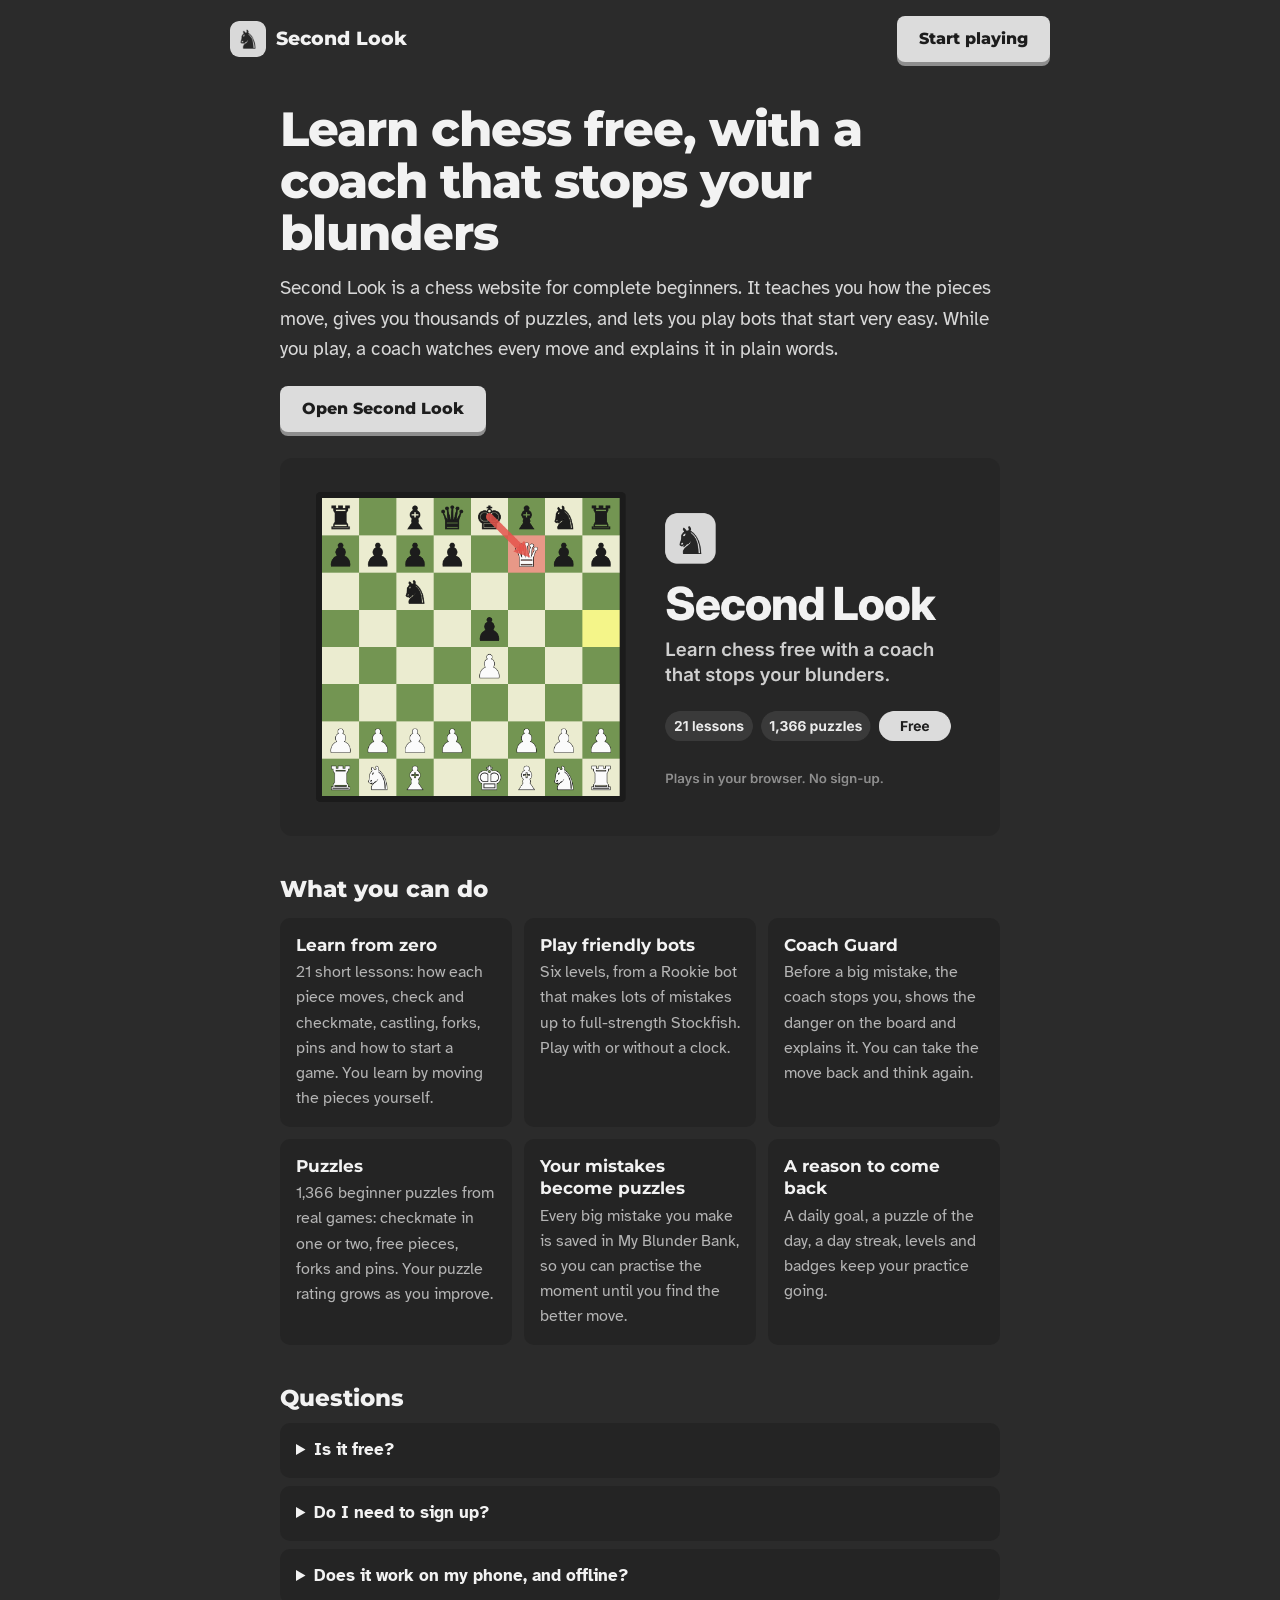
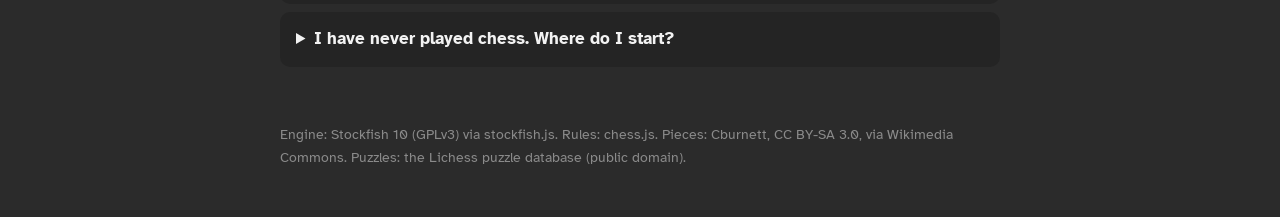
==== about.html @ c7102109 "Sharing and search: link preview, share result picture, About page - Link preview image (1200x630) a" ====
<!DOCTYPE html>
<html lang="en">
<head>
  <meta charset="utf-8">
  <meta name="viewport" content="width=device-width, initial-scale=1, viewport-fit=cover">
  <title>About Second Look: a free chess coach for beginners</title>
  <meta name="description" content="Second Look is a free chess website for beginners. Lessons from zero, 1,366 puzzles, bots from beginner to Stockfish, and a coach that stops your blunders and explains every move in plain words.">
  <link rel="canonical" href="https://chess-trainer-coral-zeta.vercel.app/about">
  <meta name="theme-color" content="#202020">
  <link rel="manifest" href="/manifest.webmanifest">
  <link rel="icon" href="/icons/icon.svg" type="image/svg+xml">
  <link rel="apple-touch-icon" href="/icons/apple-touch-icon.png">
  <meta property="og:type" content="website">
  <meta property="og:site_name" content="Second Look">
  <meta property="og:title" content="About Second Look: a free chess coach for beginners">
  <meta property="og:description" content="Lessons from zero, 1,366 puzzles, bots from beginner to Stockfish, and a coach that stops your blunders.">
  <meta property="og:url" content="https://chess-trainer-coral-zeta.vercel.app/about">
  <meta property="og:image" content="https://chess-trainer-coral-zeta.vercel.app/og-image.png">
  <meta name="twitter:card" content="summary_large_image">
  <link rel="preconnect" href="https://fonts.googleapis.com">
  <link rel="preconnect" href="https://fonts.gstatic.com" crossorigin>
  <link rel="stylesheet" href="https://fonts.googleapis.com/css2?family=Atkinson+Hyperlegible:wght@400;700&family=Montserrat:wght@700;800&display=swap">
  <style>
    :root {
      --bg: #2b2b2b;
      --panel: #242424;
      --card: #333333;
      --ink: #f2f2f2;
      --muted: #b4b4b4;
      --silver: #dcdcdc;
      --silver-ink: #1d1d1d;
    }
    * { box-sizing: border-box; }
    html { -webkit-text-size-adjust: 100%; }
    body {
      margin: 0;
      background: var(--bg);
      color: var(--ink);
      font: 400 1.05rem/1.6 "Atkinson Hyperlegible", ui-sans-serif, system-ui, -apple-system, "Segoe UI", Roboto, sans-serif;
    }
    a { color: inherit; }
    :focus-visible { outline: 3px solid #f5f5f5; outline-offset: 2px; }
    .top {
      display: flex;
      align-items: center;
      justify-content: space-between;
      gap: 12px;
      max-width: 860px;
      margin: 0 auto;
      padding: 16px 20px;
    }
    .brand {
      display: inline-flex;
      align-items: center;
      gap: 10px;
      color: var(--ink);
      font: 800 1.2rem/1 Montserrat, ui-sans-serif, system-ui, sans-serif;
      text-decoration: none;
    }
    .brand img { width: 36px; height: 36px; border-radius: 9px; }
    .btn {
      display: inline-flex;
      align-items: center;
      justify-content: center;
      min-height: 46px;
      padding: 0 22px;
      border-radius: 8px;
      background: var(--silver);
      color: var(--silver-ink);
      font: 800 1rem/1 Montserrat, ui-sans-serif, system-ui, sans-serif;
      text-decoration: none;
      box-shadow: 0 4px 0 #8e8e8e;
    }
    main {
      max-width: 760px;
      margin: 0 auto;
      padding: 8px 20px 48px;
    }
    h1 {
      margin: 18px 0 14px;
      font: 800 clamp(2rem, 6vw, 3rem)/1.08 Montserrat, ui-sans-serif, system-ui, sans-serif;
      letter-spacing: -0.02em;
    }
    .lead { margin: 0 0 22px; color: #d8d8d8; font-size: 1.18rem; }
    .hero-img {
      display: block;
      width: 100%;
      height: auto;
      margin: 26px 0 8px;
      border-radius: 12px;
    }
    h2 {
      margin: 40px 0 10px;
      font: 800 1.45rem/1.2 Montserrat, ui-sans-serif, system-ui, sans-serif;
    }
    h3 {
      margin: 0 0 4px;
      font: 700 1.08rem/1.3 Montserrat, ui-sans-serif, system-ui, sans-serif;
    }
    p { margin: 0 0 12px; }
    .features {
      display: grid;
      grid-template-columns: repeat(auto-fit, minmax(220px, 1fr));
      gap: 12px;
      margin: 14px 0 0;
      padding: 0;
      list-style: none;
    }
    .features li {
      padding: 16px;
      border-radius: 10px;
      background: var(--panel);
    }
    .features p { margin: 0; color: var(--muted); font-size: 0.98rem; }
    details {
      margin: 0 0 8px;
      padding: 14px 16px;
      border-radius: 10px;
      background: var(--panel);
    }
    summary { cursor: pointer; font-weight: 700; }
    details p { margin: 10px 0 0; color: var(--muted); }
    footer {
      max-width: 760px;
      margin: 0 auto;
      padding: 0 20px 36px;
      color: #8a8a8a;
      font-size: 0.9rem;
    }
  </style>
</head>
<body>
  <header class="top">
    <a class="brand" href="/"><img src="/icons/icon-192.png" alt="" width="36" height="36">Second Look</a>
    <a class="btn" href="/">Start playing</a>
  </header>
  <main>
    <h1>Learn chess free, with a coach that stops your blunders</h1>
    <p class="lead">Second Look is a chess website for complete beginners. It teaches you how the pieces move, gives you thousands of puzzles, and lets you play bots that start very easy. While you play, a coach watches every move and explains it in plain words.</p>
    <a class="btn" href="/">Open Second Look</a>
    <img class="hero-img" src="/og-image.png" alt="A chess board where the coach warns that the white queen on f7 can be taken by the king." width="1200" height="630">

    <h2>What you can do</h2>
    <ul class="features">
      <li><h3>Learn from zero</h3><p>21 short lessons: how each piece moves, check and checkmate, castling, forks, pins and how to start a game. You learn by moving the pieces yourself.</p></li>
      <li><h3>Play friendly bots</h3><p>Six levels, from a Rookie bot that makes lots of mistakes up to full-strength Stockfish. Play with or without a clock.</p></li>
      <li><h3>Coach Guard</h3><p>Before a big mistake, the coach stops you, shows the danger on the board and explains it. You can take the move back and think again.</p></li>
      <li><h3>Puzzles</h3><p>1,366 beginner puzzles from real games: checkmate in one or two, free pieces, forks and pins. Your puzzle rating grows as you improve.</p></li>
      <li><h3>Your mistakes become puzzles</h3><p>Every big mistake you make is saved in My Blunder Bank, so you can practise the moment until you find the better move.</p></li>
      <li><h3>A reason to come back</h3><p>A daily goal, a puzzle of the day, a day streak, levels and badges keep your practice going.</p></li>
    </ul>

    <h2>Questions</h2>
    <details>
      <summary>Is it free?</summary>
      <p>Yes, completely. There are no ads, no accounts and nothing to buy.</p>
    </details>
    <details>
      <summary>Do I need to sign up?</summary>
      <p>No. Your games, puzzles and progress are saved in your own browser. You can move them to another device with a backup file in Settings.</p>
    </details>
    <details>
      <summary>Does it work on my phone, and offline?</summary>
      <p>Yes. On a phone you can add Second Look to your home screen like an app. After your first visit, the bots, lessons and puzzles also work without internet.</p>
    </details>
    <details>
      <summary>I have never played chess. Where do I start?</summary>
      <p>Open Learn and start with the first lesson, The rook. Each lesson takes a minute or two. When you know the pieces, play the Rookie bot with Coach Guard switched on.</p>
    </details>
  </main>
  <footer>
    <p>Engine: Stockfish 10 (GPLv3) via stockfish.js. Rules: chess.js. Pieces: Cburnett, CC BY-SA 3.0, via Wikimedia Commons. Puzzles: the Lichess puzzle database (public domain).</p>
  </footer>
</body>
</html>
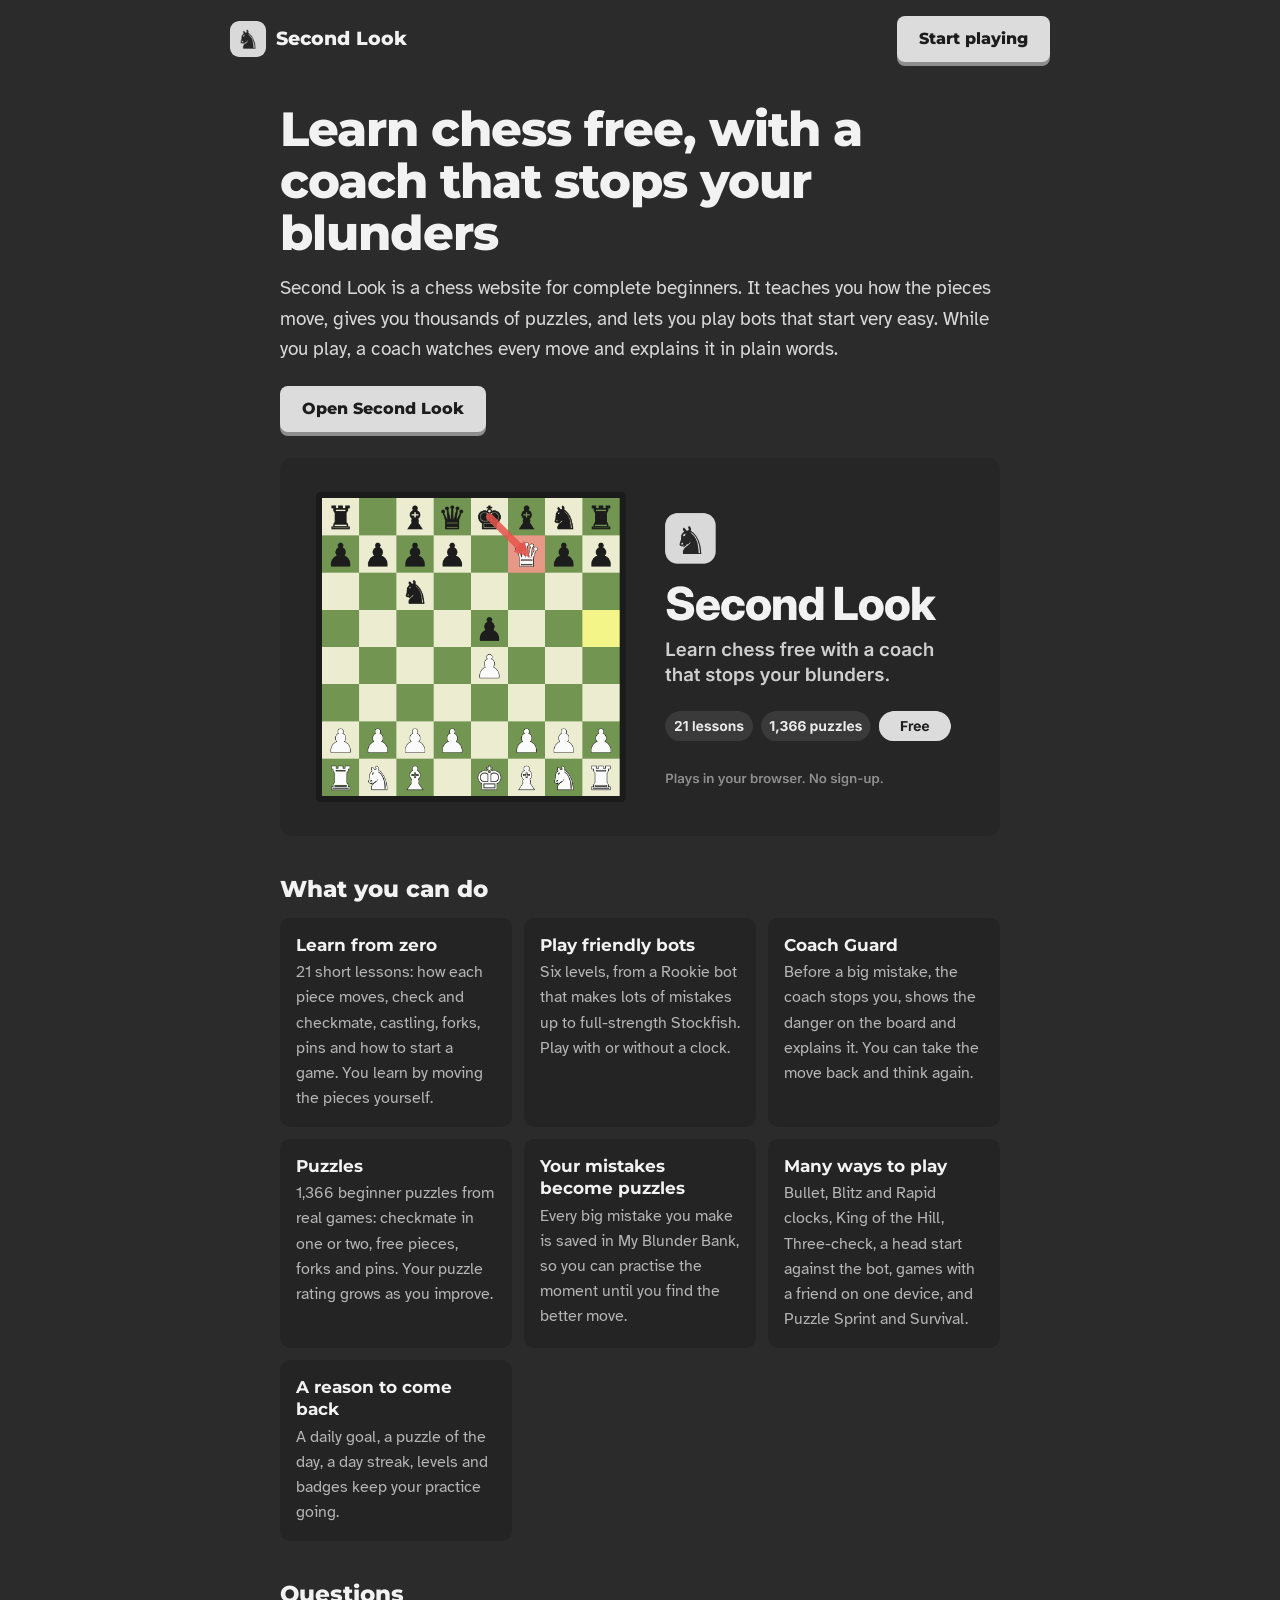
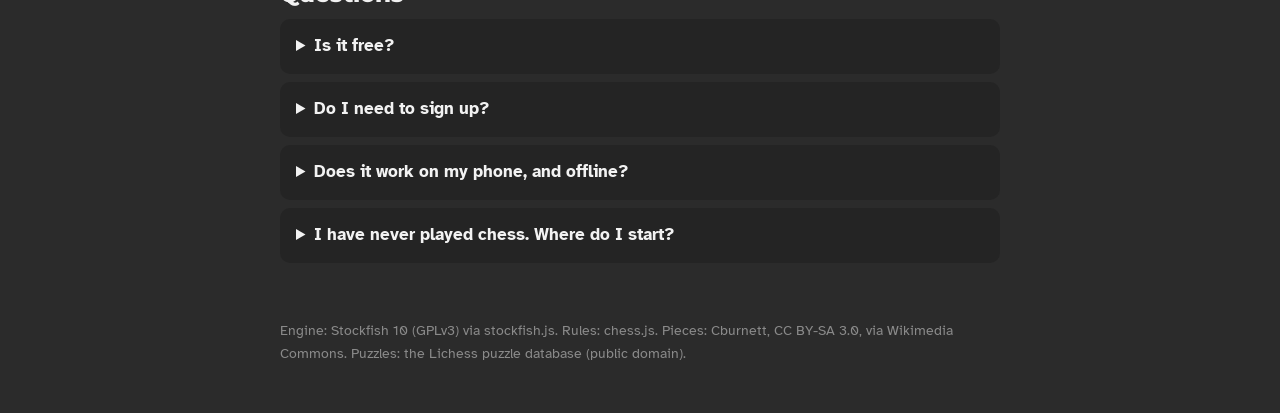
==== commit 78b940d9: "Add game modes: Bullet/Blitz/Rapid, premoves, Head start, King of the Hill, Three-check, Play a frie" ====
--- a/about.html
+++ b/about.html
@@ -147,6 +147,7 @@
       <li><h3>Coach Guard</h3><p>Before a big mistake, the coach stops you, shows the danger on the board and explains it. You can take the move back and think again.</p></li>
       <li><h3>Puzzles</h3><p>1,366 beginner puzzles from real games: checkmate in one or two, free pieces, forks and pins. Your puzzle rating grows as you improve.</p></li>
       <li><h3>Your mistakes become puzzles</h3><p>Every big mistake you make is saved in My Blunder Bank, so you can practise the moment until you find the better move.</p></li>
+      <li><h3>Many ways to play</h3><p>Bullet, Blitz and Rapid clocks, King of the Hill, Three-check, a head start against the bot, games with a friend on one device, and Puzzle Sprint and Survival.</p></li>
       <li><h3>A reason to come back</h3><p>A daily goal, a puzzle of the day, a day streak, levels and badges keep your practice going.</p></li>
     </ul>
 
@@ -171,5 +172,15 @@
   <footer>
     <p>Engine: Stockfish 10 (GPLv3) via stockfish.js. Rules: chess.js. Pieces: Cburnett, CC BY-SA 3.0, via Wikimedia Commons. Puzzles: the Lichess puzzle database (public domain).</p>
   </footer>
+  <script src="./i18n.js"></script>
+  <script>
+    if (window.I18N && I18N.lang !== 'en') document.write('<script src="./lang.js"><\/script>');
+  </script>
+  <script>
+    if (window.I18N && I18N.lang !== 'en') {
+      I18N.translateDom(document.body);
+      document.title = T(document.title);
+    }
+  </script>
 </body>
 </html>
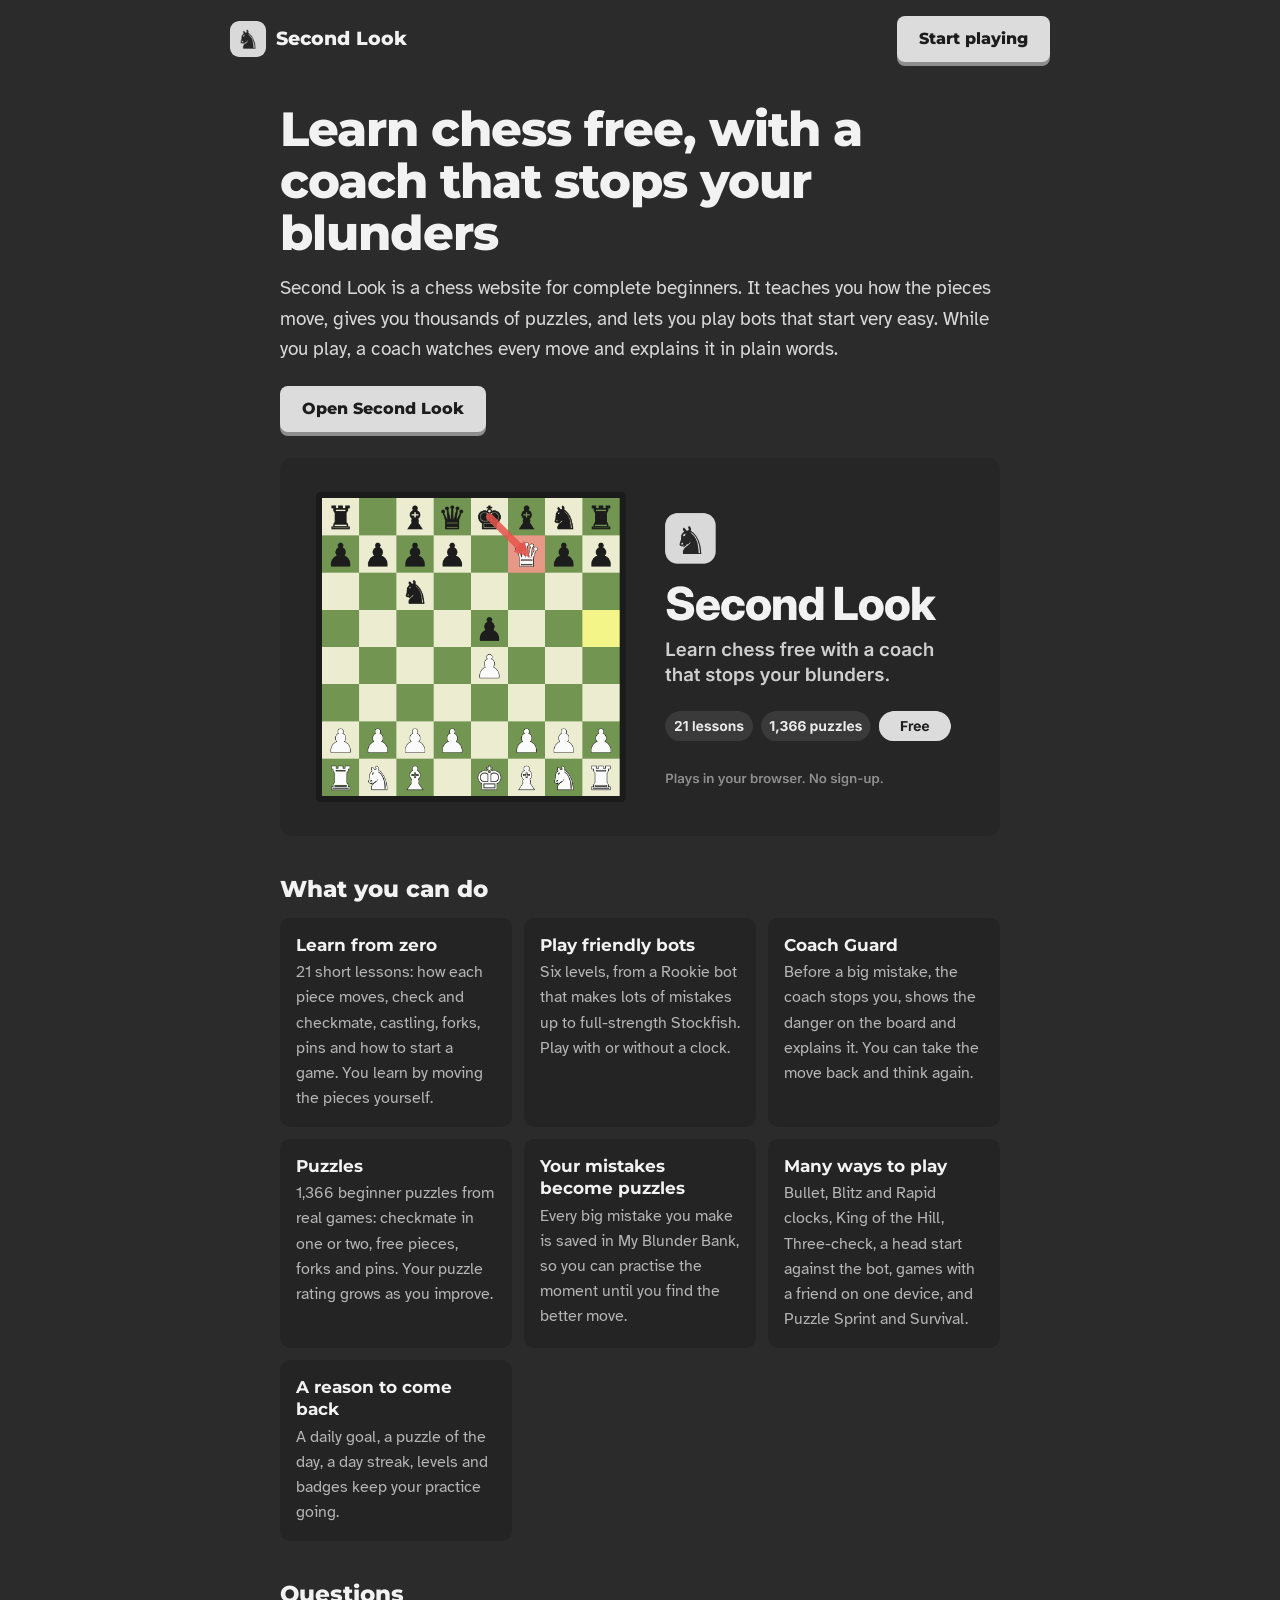
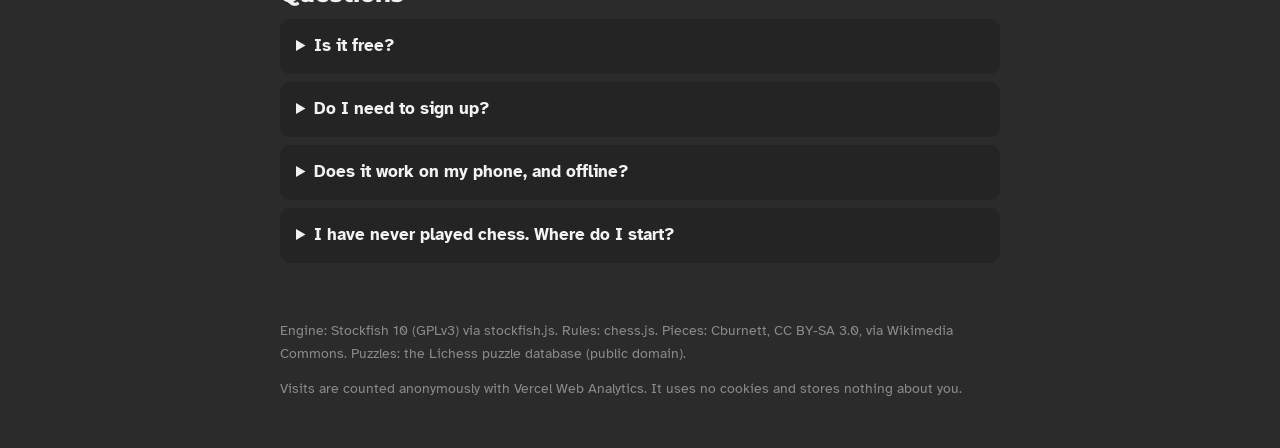
==== commit 60872e1c: "Add read-aloud coach and visitor stats - Settings > Read the coach aloud (and a speaker button by Co" ====
--- a/about.html
+++ b/about.html
@@ -128,6 +128,10 @@
       font-size: 0.9rem;
     }
   </style>
+  <script>
+    window.va = window.va || function () { (window.vaq = window.vaq || []).push(arguments); };
+  </script>
+  <script defer src="/_vercel/insights/script.js"></script>
 </head>
 <body>
   <header class="top">
@@ -171,6 +175,7 @@
   </main>
   <footer>
     <p>Engine: Stockfish 10 (GPLv3) via stockfish.js. Rules: chess.js. Pieces: Cburnett, CC BY-SA 3.0, via Wikimedia Commons. Puzzles: the Lichess puzzle database (public domain).</p>
+    <p>Visits are counted anonymously with Vercel Web Analytics. It uses no cookies and stores nothing about you.</p>
   </footer>
   <script src="./i18n.js"></script>
   <script>
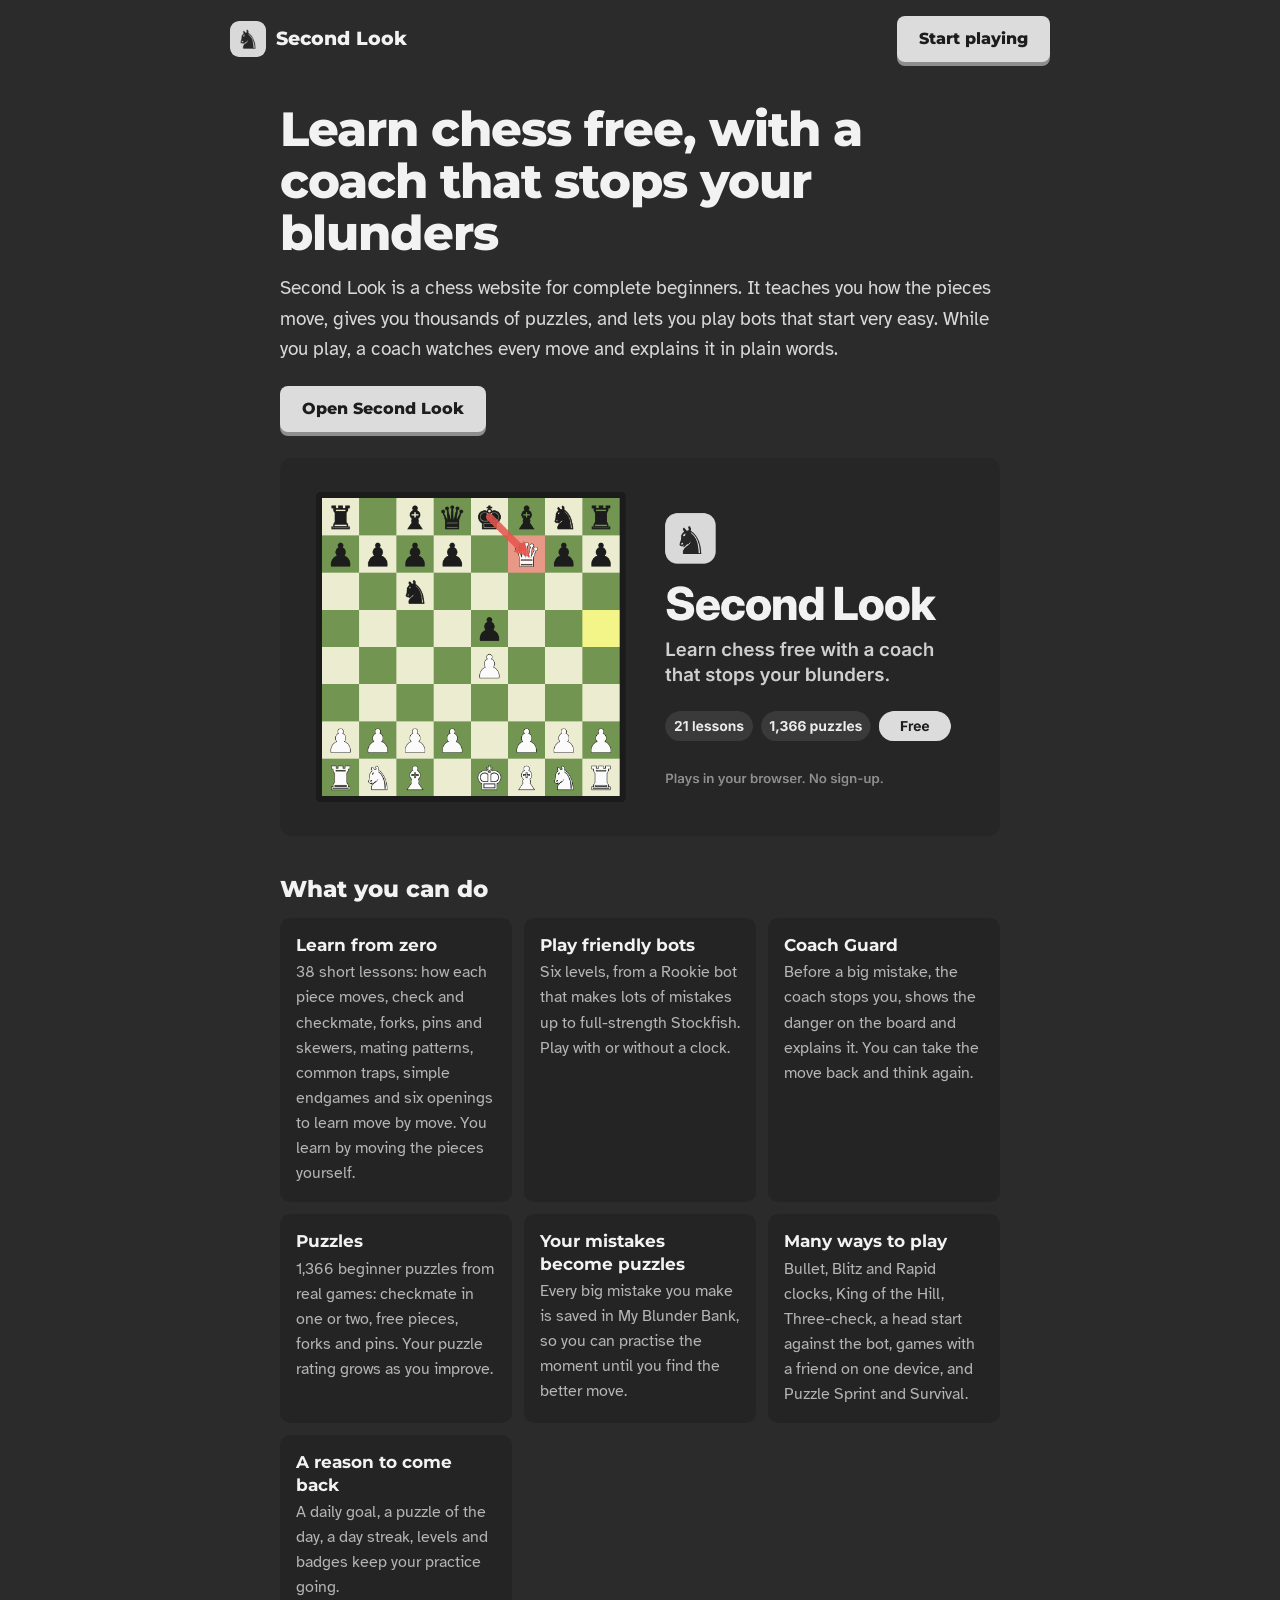
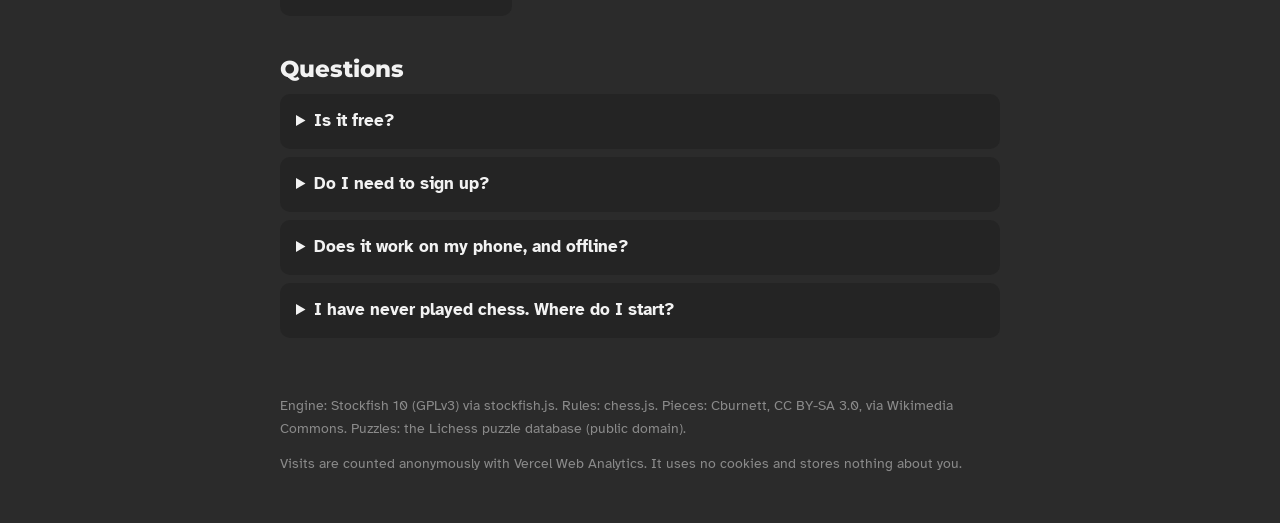
==== commit b2d3b624: "Add openings trainer and 17 new lessons - Openings unit: Italian, Scotch, London, Queen's Gambit, an" ====
--- a/about.html
+++ b/about.html
@@ -146,7 +146,7 @@
 
     <h2>What you can do</h2>
     <ul class="features">
-      <li><h3>Learn from zero</h3><p>21 short lessons: how each piece moves, check and checkmate, castling, forks, pins and how to start a game. You learn by moving the pieces yourself.</p></li>
+      <li><h3>Learn from zero</h3><p>38 short lessons: how each piece moves, check and checkmate, forks, pins and skewers, mating patterns, common traps, simple endgames and six openings to learn move by move. You learn by moving the pieces yourself.</p></li>
       <li><h3>Play friendly bots</h3><p>Six levels, from a Rookie bot that makes lots of mistakes up to full-strength Stockfish. Play with or without a clock.</p></li>
       <li><h3>Coach Guard</h3><p>Before a big mistake, the coach stops you, shows the danger on the board and explains it. You can take the move back and think again.</p></li>
       <li><h3>Puzzles</h3><p>1,366 beginner puzzles from real games: checkmate in one or two, free pieces, forks and pins. Your puzzle rating grows as you improve.</p></li>
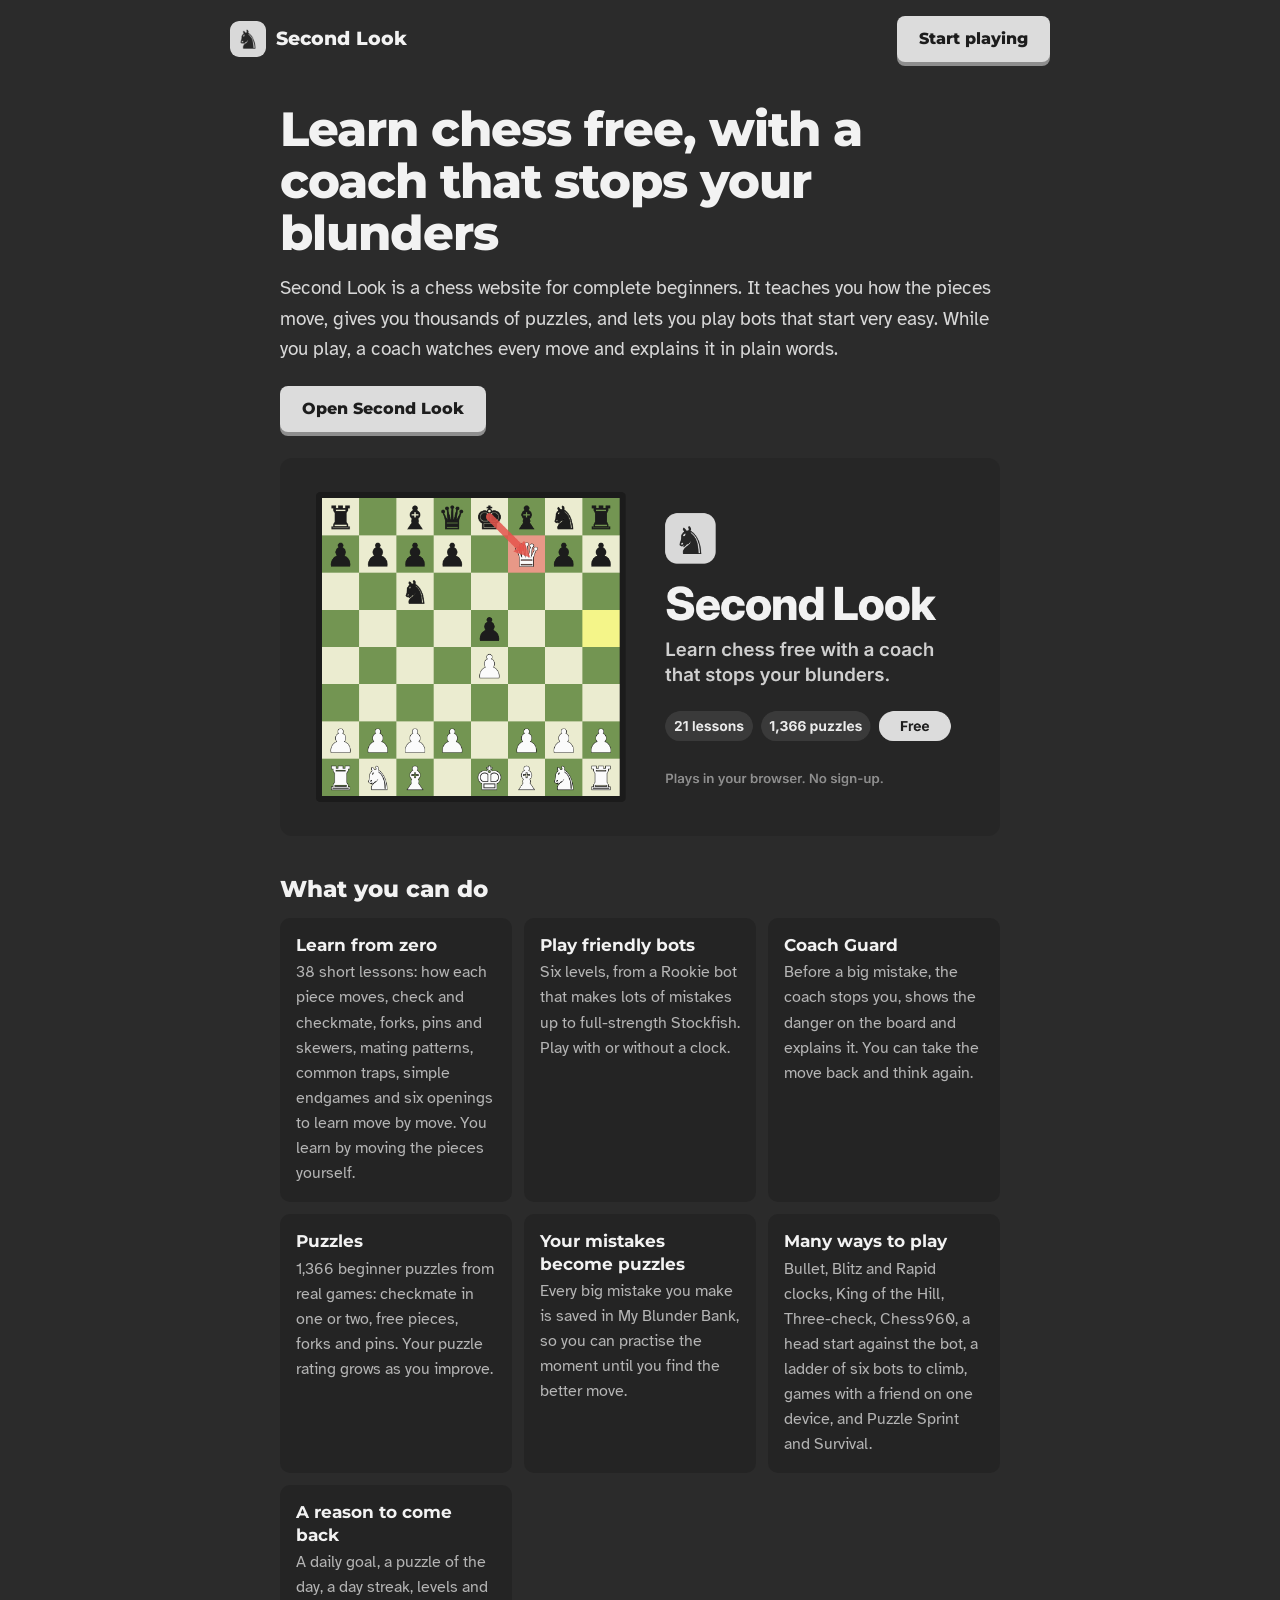
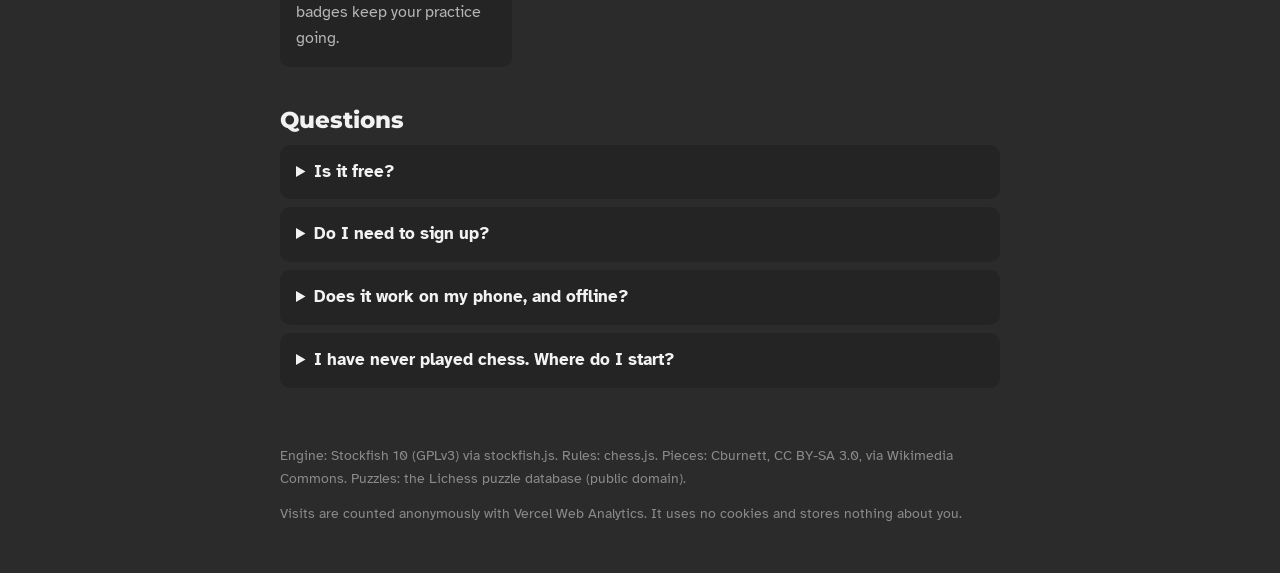
==== commit f7ea8691: "Add Chess960, more Home shortcuts and docs for the new features - Chess960 mode: a random shuffled b" ====
--- a/about.html
+++ b/about.html
@@ -151,7 +151,7 @@
       <li><h3>Coach Guard</h3><p>Before a big mistake, the coach stops you, shows the danger on the board and explains it. You can take the move back and think again.</p></li>
       <li><h3>Puzzles</h3><p>1,366 beginner puzzles from real games: checkmate in one or two, free pieces, forks and pins. Your puzzle rating grows as you improve.</p></li>
       <li><h3>Your mistakes become puzzles</h3><p>Every big mistake you make is saved in My Blunder Bank, so you can practise the moment until you find the better move.</p></li>
-      <li><h3>Many ways to play</h3><p>Bullet, Blitz and Rapid clocks, King of the Hill, Three-check, a head start against the bot, games with a friend on one device, and Puzzle Sprint and Survival.</p></li>
+      <li><h3>Many ways to play</h3><p>Bullet, Blitz and Rapid clocks, King of the Hill, Three-check, Chess960, a head start against the bot, a ladder of six bots to climb, games with a friend on one device, and Puzzle Sprint and Survival.</p></li>
       <li><h3>A reason to come back</h3><p>A daily goal, a puzzle of the day, a day streak, levels and badges keep your practice going.</p></li>
     </ul>
 
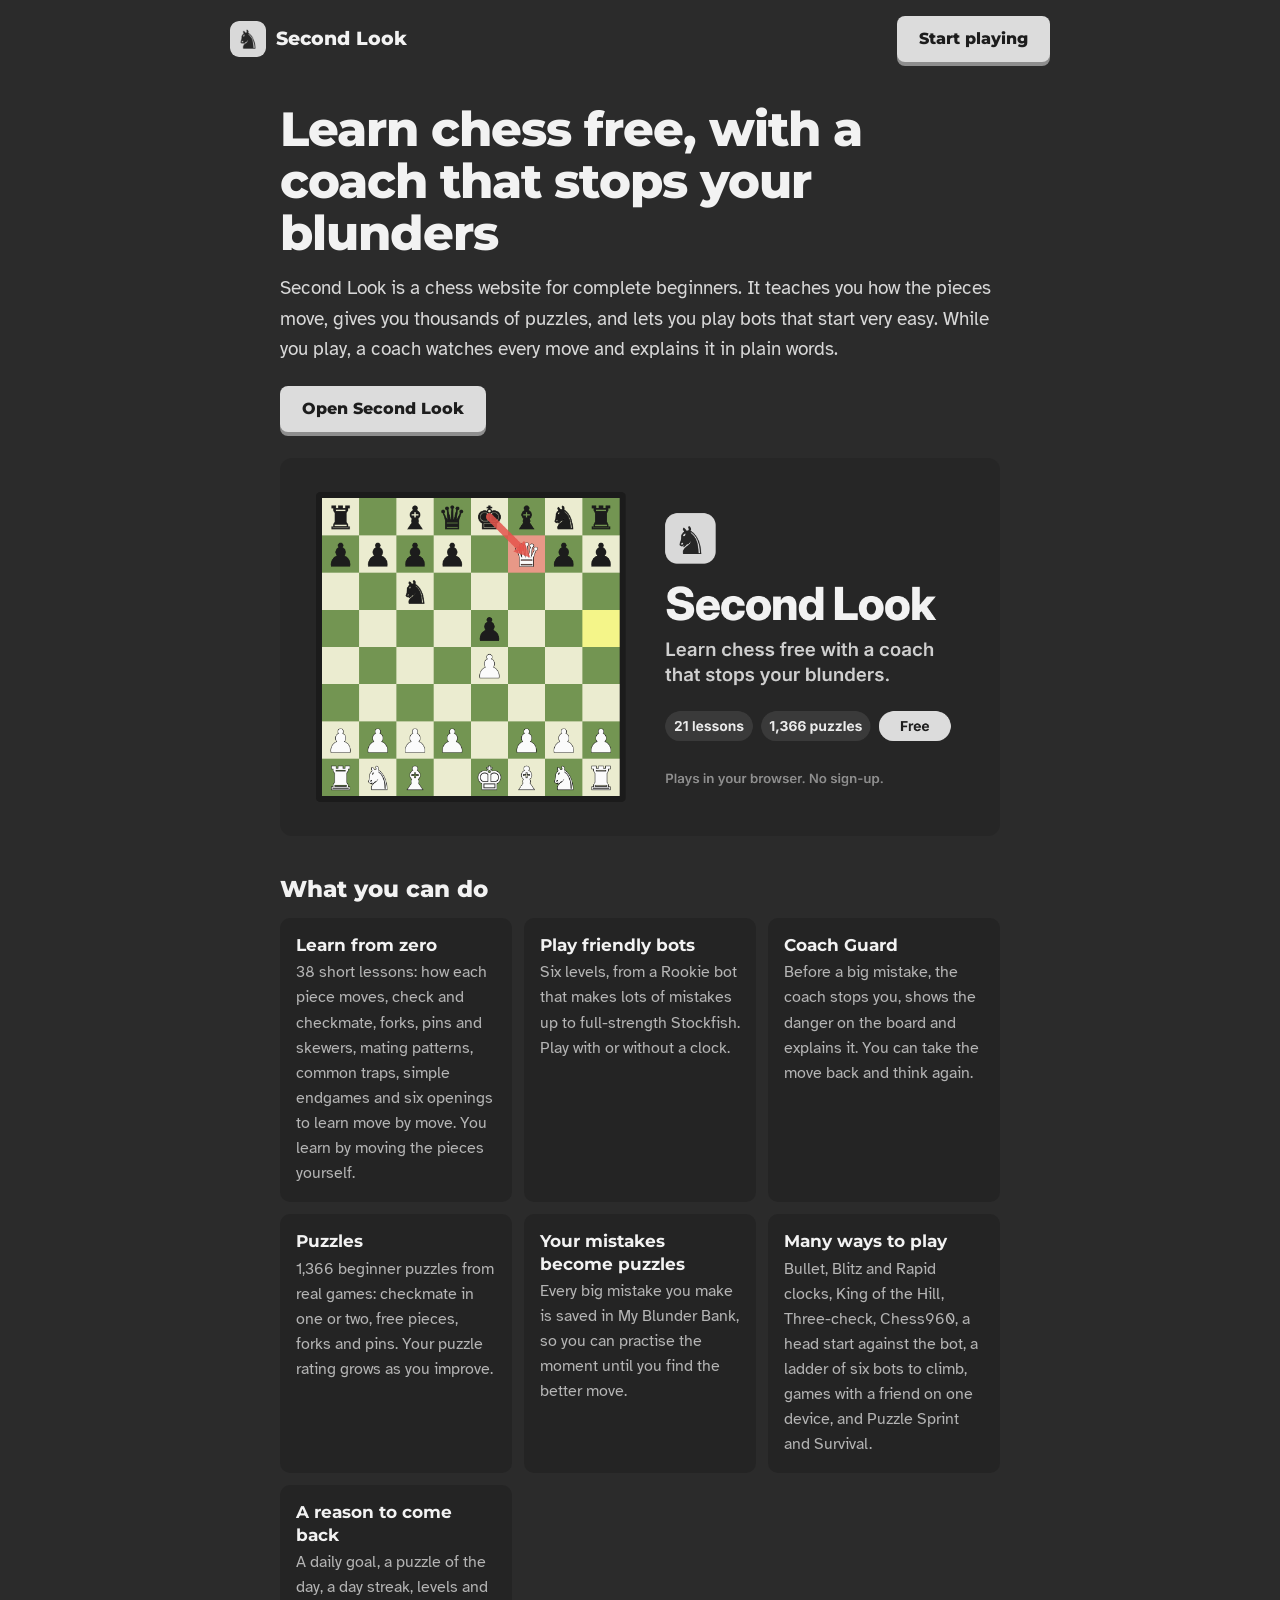
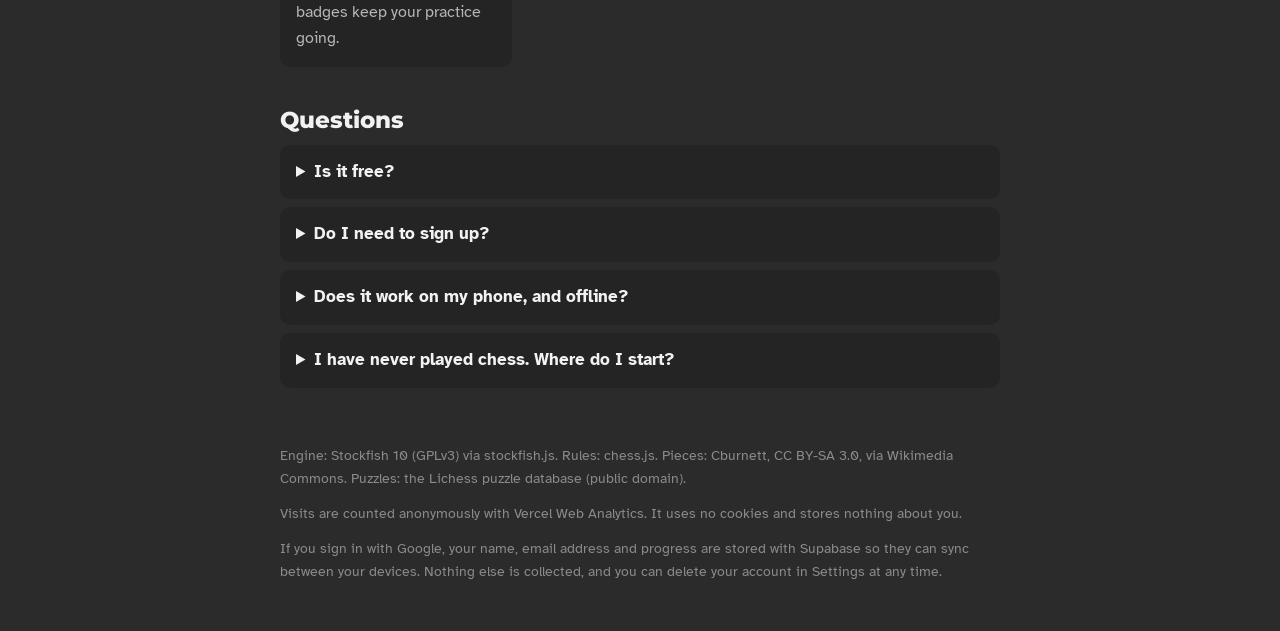
==== commit 9fc92a60: "Add optional Google sign-in that syncs progress between devices - account.js: Sign in with Google th" ====
--- a/about.html
+++ b/about.html
@@ -158,11 +158,11 @@
     <h2>Questions</h2>
     <details>
       <summary>Is it free?</summary>
-      <p>Yes, completely. There are no ads, no accounts and nothing to buy.</p>
+      <p>Yes, completely. There are no ads and nothing to buy.</p>
     </details>
     <details>
       <summary>Do I need to sign up?</summary>
-      <p>No. Your games, puzzles and progress are saved in your own browser. You can move them to another device with a backup file in Settings.</p>
+      <p>No. Your games, puzzles and progress are saved in your own browser. If you want them on all your devices, you can sign in with Google in Settings, but you never have to.</p>
     </details>
     <details>
       <summary>Does it work on my phone, and offline?</summary>
@@ -176,6 +176,7 @@
   <footer>
     <p>Engine: Stockfish 10 (GPLv3) via stockfish.js. Rules: chess.js. Pieces: Cburnett, CC BY-SA 3.0, via Wikimedia Commons. Puzzles: the Lichess puzzle database (public domain).</p>
     <p>Visits are counted anonymously with Vercel Web Analytics. It uses no cookies and stores nothing about you.</p>
+    <p>If you sign in with Google, your name, email address and progress are stored with Supabase so they can sync between your devices. Nothing else is collected, and you can delete your account in Settings at any time.</p>
   </footer>
   <script src="./i18n.js"></script>
   <script>
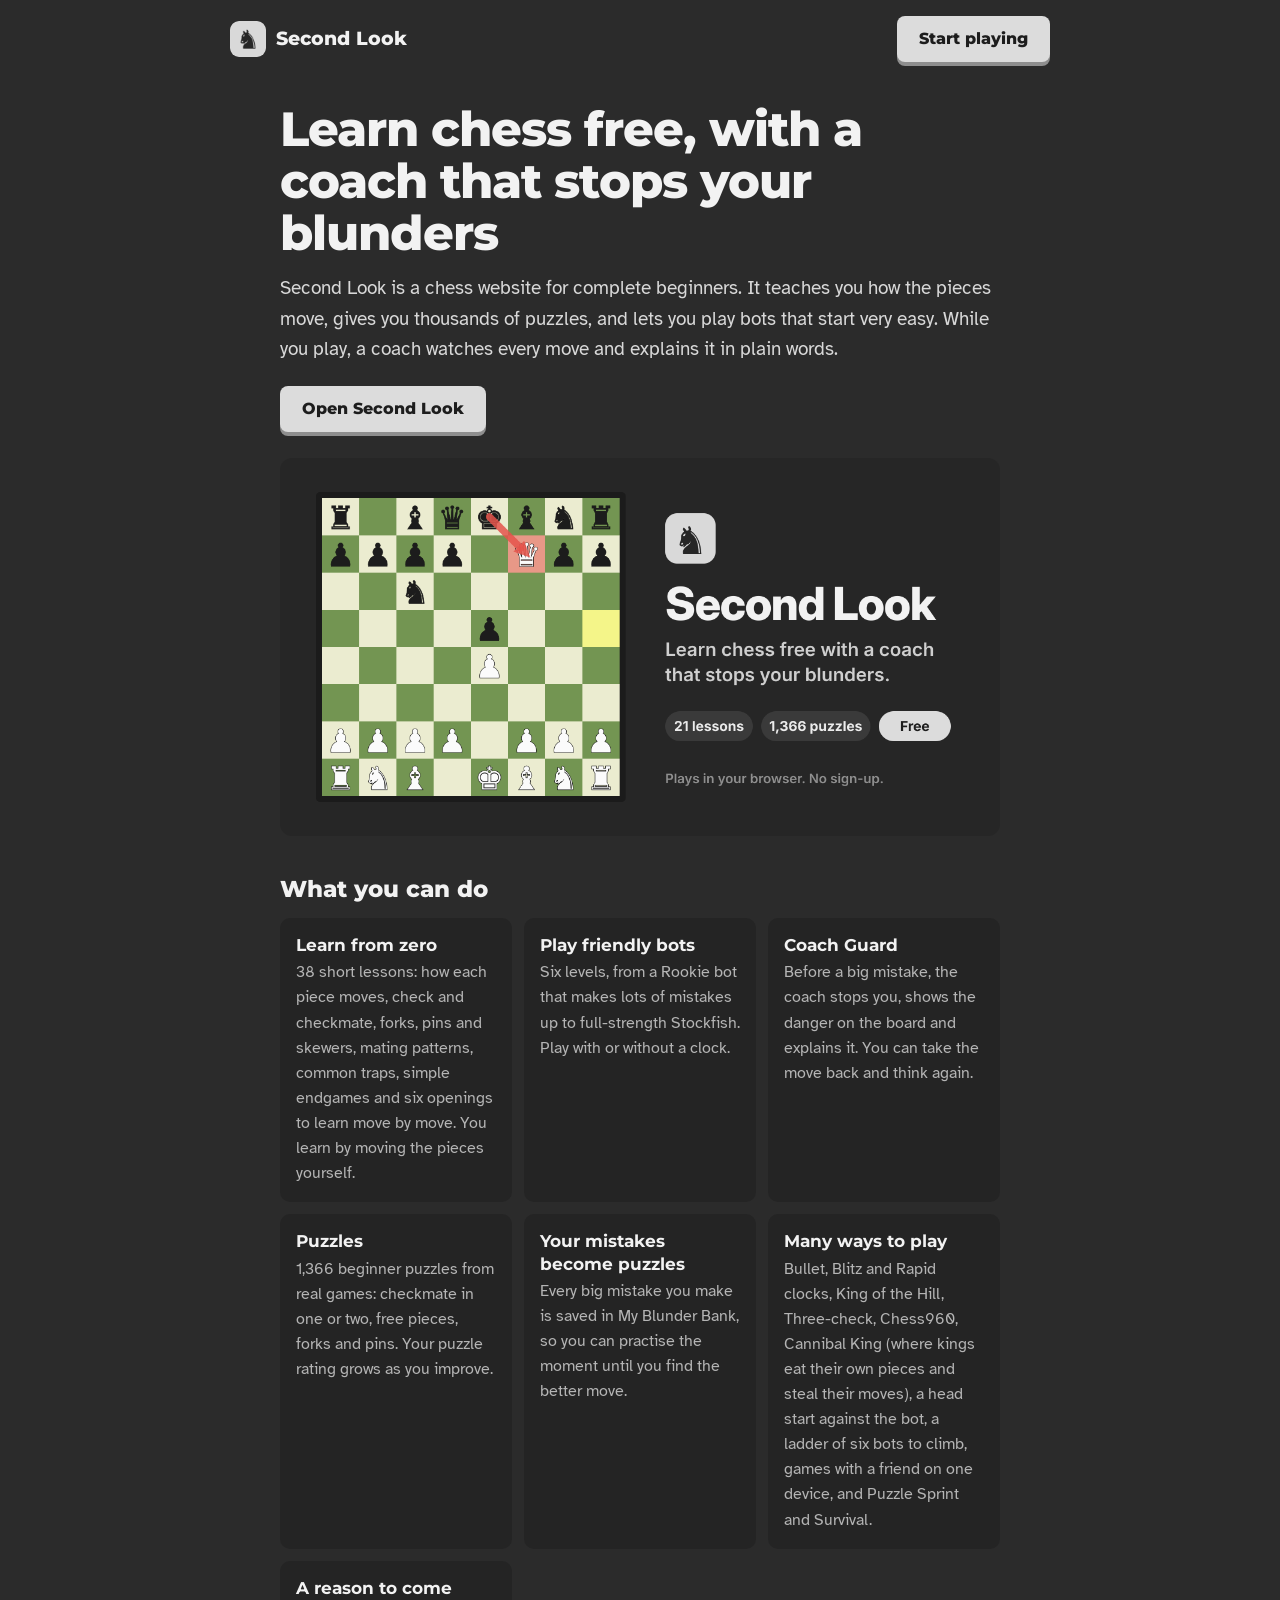
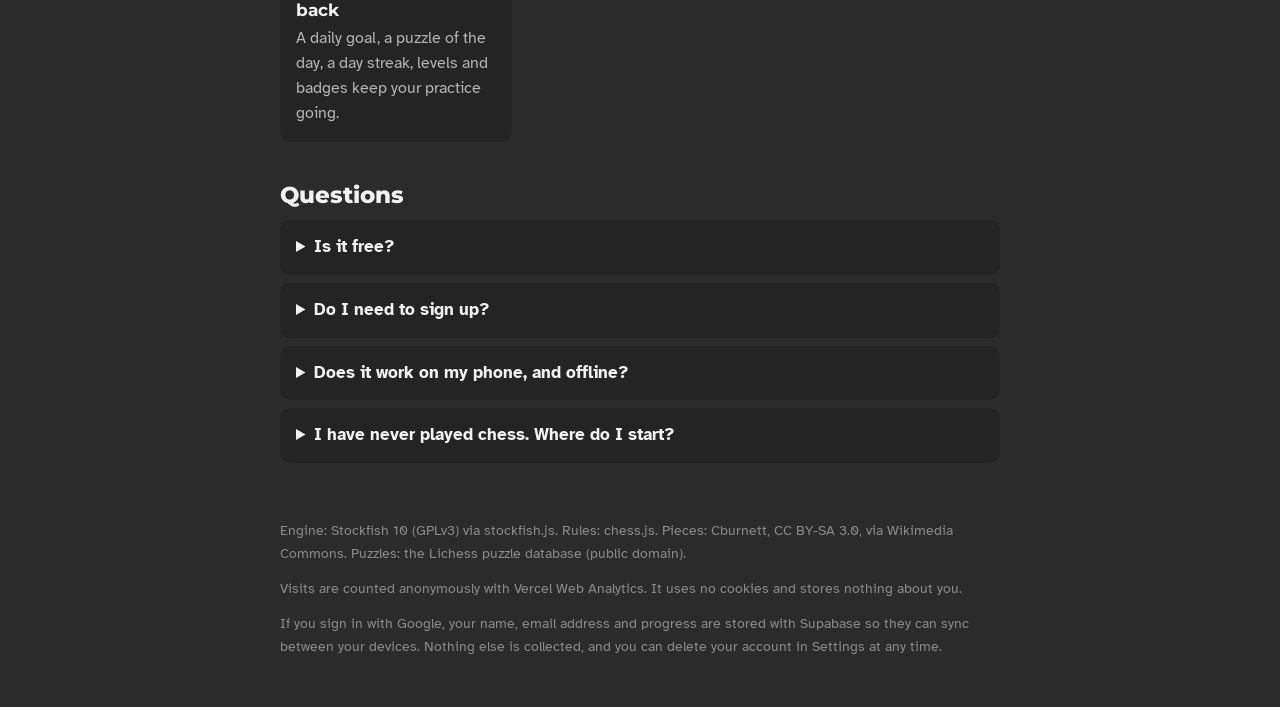
==== commit ba61e9ff: "Add Cannibal King mode: kings eat their own pieces and keep their moves - Both kings may move onto o" ====
--- a/about.html
+++ b/about.html
@@ -151,7 +151,7 @@
       <li><h3>Coach Guard</h3><p>Before a big mistake, the coach stops you, shows the danger on the board and explains it. You can take the move back and think again.</p></li>
       <li><h3>Puzzles</h3><p>1,366 beginner puzzles from real games: checkmate in one or two, free pieces, forks and pins. Your puzzle rating grows as you improve.</p></li>
       <li><h3>Your mistakes become puzzles</h3><p>Every big mistake you make is saved in My Blunder Bank, so you can practise the moment until you find the better move.</p></li>
-      <li><h3>Many ways to play</h3><p>Bullet, Blitz and Rapid clocks, King of the Hill, Three-check, Chess960, a head start against the bot, a ladder of six bots to climb, games with a friend on one device, and Puzzle Sprint and Survival.</p></li>
+      <li><h3>Many ways to play</h3><p>Bullet, Blitz and Rapid clocks, King of the Hill, Three-check, Chess960, Cannibal King (where kings eat their own pieces and steal their moves), a head start against the bot, a ladder of six bots to climb, games with a friend on one device, and Puzzle Sprint and Survival.</p></li>
       <li><h3>A reason to come back</h3><p>A daily goal, a puzzle of the day, a day streak, levels and badges keep your practice going.</p></li>
     </ul>
 
